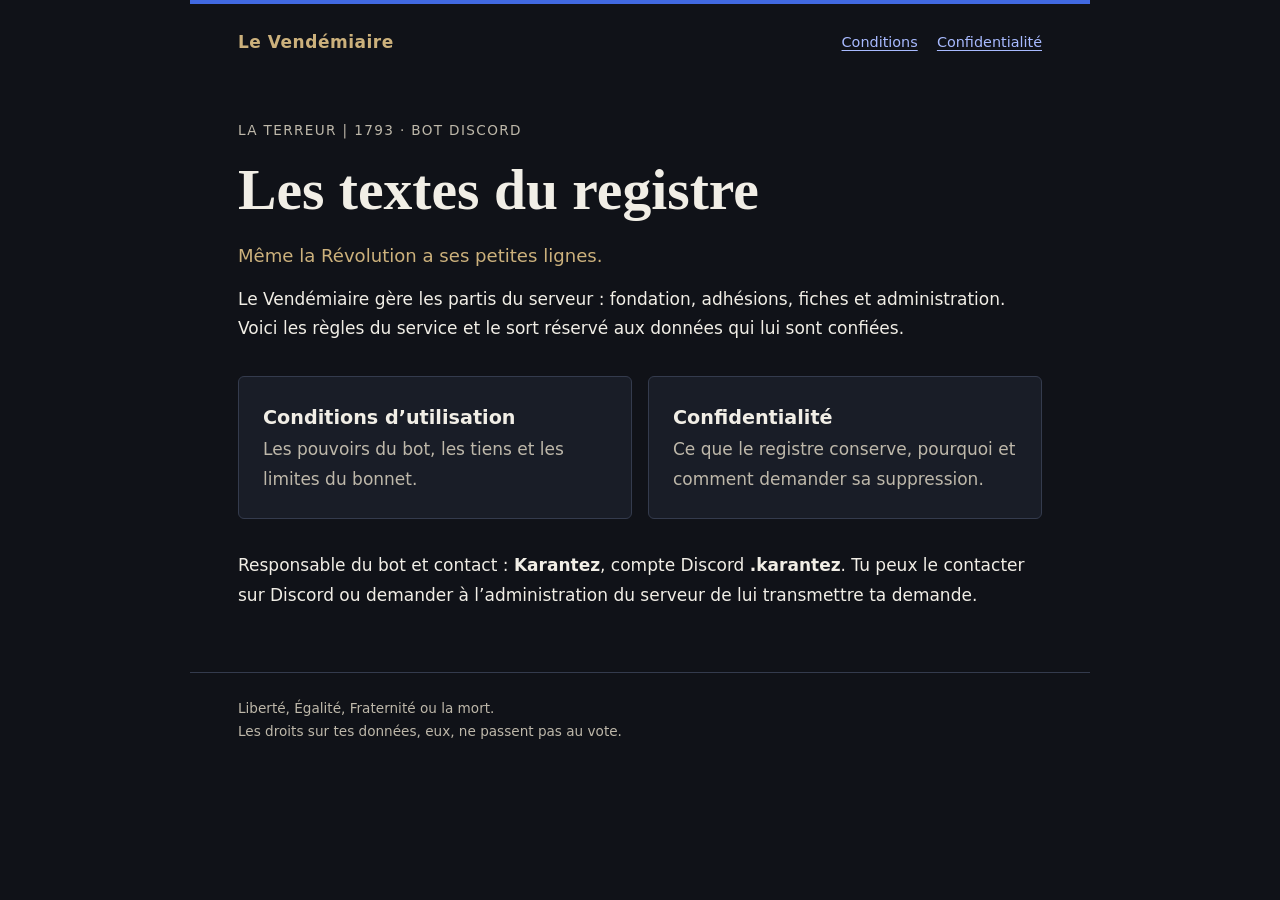
==== index.html @ 7f97061b "Publier les pages Conditions et Confidentialité du Vendémiaire Pages statiques en français avec cont" ====
<!doctype html>
<html lang="fr"><head><meta charset="utf-8"><meta name="viewport" content="width=device-width,initial-scale=1"><meta name="description" content="Conditions d’utilisation et politique de confidentialité du bot Discord Le Vendémiaire."><title>Les textes du registre — Le Vendémiaire</title><link rel="stylesheet" href="style.css"></head>
<body><a class="skip" href="#contenu">Aller au contenu</a><header><a class="brand" href="index.html">Le Vendémiaire</a><nav aria-label="Documents"><a href="terms.html">Conditions</a><a href="privacy.html">Confidentialité</a></nav></header>
<main id="contenu"><p class="eyebrow">La Terreur | 1793 · Bot Discord</p><h1>Les textes du registre</h1><p class="lead">Même la Révolution a ses petites lignes.</p><p>Le Vendémiaire gère les partis du serveur : fondation, adhésions, fiches et administration. Voici les règles du service et le sort réservé aux données qui lui sont confiées.</p>
<div class="cards"><a class="card" href="terms.html"><strong>Conditions d’utilisation</strong><span>Les pouvoirs du bot, les tiens et les limites du bonnet.</span></a><a class="card" href="privacy.html"><strong>Confidentialité</strong><span>Ce que le registre conserve, pourquoi et comment demander sa suppression.</span></a></div>
<p class="contact">Responsable du bot et contact : <strong>Karantez</strong>, compte Discord <strong>.karantez</strong>. Tu peux le contacter sur Discord ou demander à l’administration du serveur de lui transmettre ta demande.</p></main>
<footer>Liberté, Égalité, Fraternité ou la mort.<br>Les droits sur tes données, eux, ne passent pas au vote.</footer></body></html>
---- style.css ----
:root{color-scheme:dark;--bg:#101218;--paper:#191d27;--ink:#f1eee6;--muted:#beb8aa;--gold:#ccb17c;--blue:#4169e1;--line:#343b4d}
*{box-sizing:border-box}body{margin:0;background:var(--bg);color:var(--ink);font:17px/1.75 system-ui,-apple-system,"Segoe UI",sans-serif}a{color:#a8baff;text-underline-offset:.2em}a:hover{color:#fff}a:focus-visible{outline:3px solid var(--gold);outline-offset:5px}.skip{position:absolute;left:1rem;top:-5rem}.skip:focus{top:1rem;background:var(--bg);padding:.5rem}header,main,footer{max-width:900px;margin:auto;padding:1.5rem clamp(1.1rem,5vw,3rem)}header{border-top:4px solid var(--blue);display:flex;align-items:center;justify-content:space-between;gap:1rem;flex-wrap:wrap}.brand{color:var(--gold);font-weight:750;letter-spacing:.03em;text-decoration:none}nav{display:flex;gap:1.2rem;flex-wrap:wrap;font-size:.9rem}nav a[aria-current=page]{color:var(--ink);text-decoration-thickness:2px}main{padding-bottom:3rem}h1,h2{font-family:Georgia,"Times New Roman",serif;line-height:1.2}h1{font-size:clamp(2.1rem,6vw,3.6rem);margin:.7rem 0 1rem}h2{font-size:1.5rem;margin:2.6rem 0 .8rem;color:var(--gold)}p{margin:.8rem 0}.eyebrow,.date{color:var(--muted);font-size:.85rem}.eyebrow{letter-spacing:.1em;text-transform:uppercase}.lead{font-size:1.13rem;color:var(--gold)}.notice{background:var(--paper);border-left:3px solid var(--blue);padding:.9rem 1.2rem;margin:1.5rem 0}ul{padding-left:1.3rem}li{margin:.45rem 0}strong{font-weight:700}.contact{overflow-wrap:anywhere}footer{border-top:1px solid var(--line);font-size:.85rem;color:var(--muted);padding-bottom:2rem}.cards{display:grid;grid-template-columns:repeat(auto-fit,minmax(240px,1fr));gap:1rem;margin:2rem 0}.card{display:block;padding:1.5rem;background:var(--paper);border:1px solid var(--line);border-radius:6px;text-decoration:none}.card strong{display:block;color:var(--ink);font-size:1.2rem}.card span{color:var(--muted)}@media print{body{background:#fff;color:#111;font-size:11pt}header,main,footer{max-width:none;padding:1rem}h2,.lead,.brand,a{color:#111}.notice,.card{background:#fff;border-color:#555}.eyebrow,.date,footer{color:#444}}
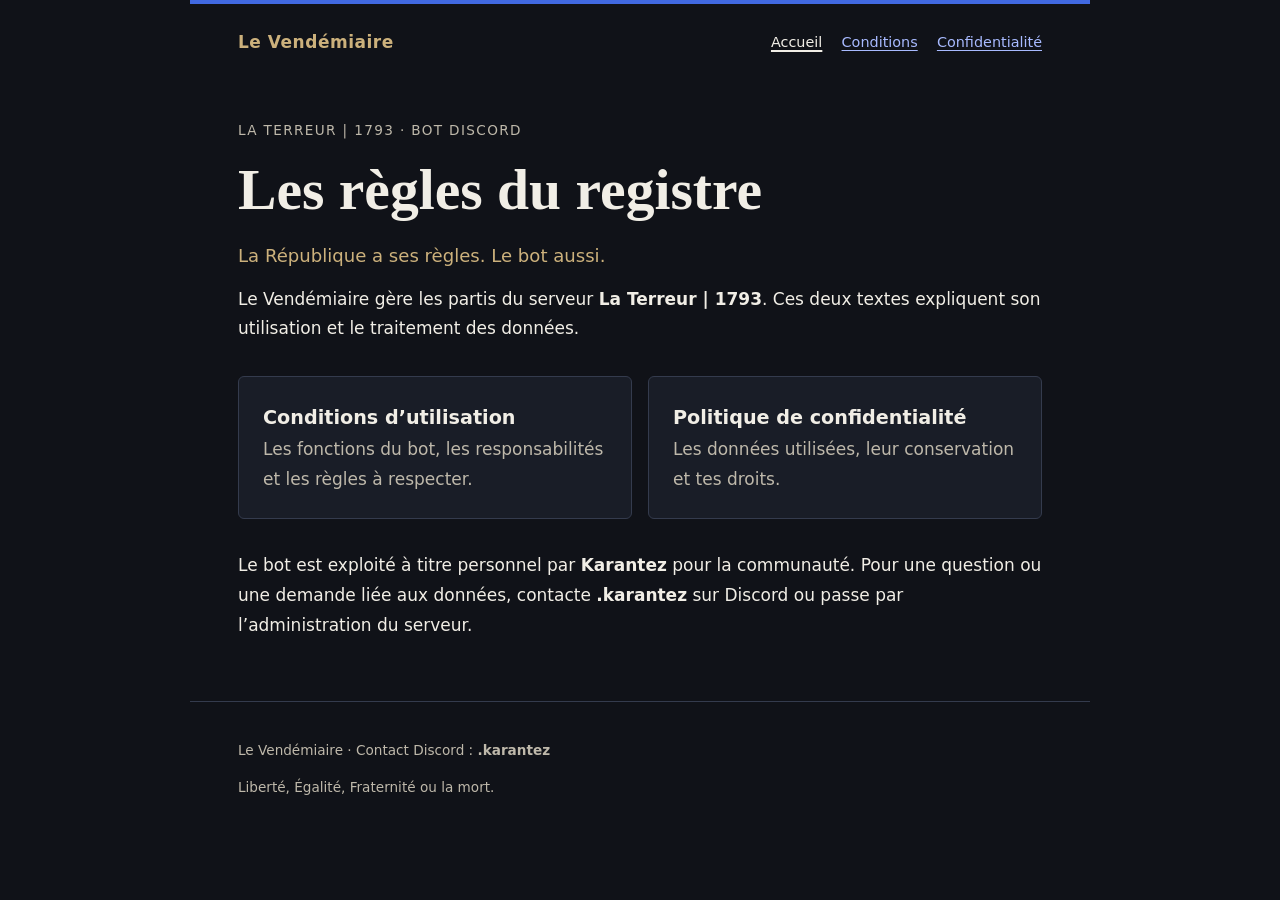
==== commit 383f4690: "Clarifier la page d’accueil" ====
--- a/index.html
+++ b/index.html
@@ -1,7 +1,38 @@
 <!doctype html>
-<html lang="fr"><head><meta charset="utf-8"><meta name="viewport" content="width=device-width,initial-scale=1"><meta name="description" content="Conditions d’utilisation et politique de confidentialité du bot Discord Le Vendémiaire."><title>Les textes du registre — Le Vendémiaire</title><link rel="stylesheet" href="style.css"></head>
-<body><a class="skip" href="#contenu">Aller au contenu</a><header><a class="brand" href="index.html">Le Vendémiaire</a><nav aria-label="Documents"><a href="terms.html">Conditions</a><a href="privacy.html">Confidentialité</a></nav></header>
-<main id="contenu"><p class="eyebrow">La Terreur | 1793 · Bot Discord</p><h1>Les textes du registre</h1><p class="lead">Même la Révolution a ses petites lignes.</p><p>Le Vendémiaire gère les partis du serveur : fondation, adhésions, fiches et administration. Voici les règles du service et le sort réservé aux données qui lui sont confiées.</p>
-<div class="cards"><a class="card" href="terms.html"><strong>Conditions d’utilisation</strong><span>Les pouvoirs du bot, les tiens et les limites du bonnet.</span></a><a class="card" href="privacy.html"><strong>Confidentialité</strong><span>Ce que le registre conserve, pourquoi et comment demander sa suppression.</span></a></div>
-<p class="contact">Responsable du bot et contact : <strong>Karantez</strong>, compte Discord <strong>.karantez</strong>. Tu peux le contacter sur Discord ou demander à l’administration du serveur de lui transmettre ta demande.</p></main>
-<footer>Liberté, Égalité, Fraternité ou la mort.<br>Les droits sur tes données, eux, ne passent pas au vote.</footer></body></html>
+<html lang="fr">
+<head>
+  <meta charset="utf-8">
+  <meta name="viewport" content="width=device-width, initial-scale=1">
+  <meta name="description" content="Les règles du registre du bot Discord Le Vendémiaire.">
+  <title>Les règles du registre — Le Vendémiaire</title>
+  <link rel="stylesheet" href="style.css">
+</head>
+<body>
+  <a class="skip" href="#contenu">Aller au contenu</a>
+  <header>
+    <a class="brand" href="index.html">Le Vendémiaire</a>
+    <nav aria-label="Navigation">
+      <a href="index.html" aria-current="page">Accueil</a>
+      <a href="terms.html">Conditions</a>
+      <a href="privacy.html">Confidentialité</a>
+    </nav>
+  </header>
+  <main id="contenu">
+    <p class="eyebrow">La Terreur | 1793 · Bot Discord</p>
+    <h1>Les règles du registre</h1>
+    <p class="lead">La République a ses règles. Le bot aussi.</p>
+
+    <p>Le Vendémiaire gère les partis du serveur <strong>La Terreur | 1793</strong>. Ces deux textes expliquent son utilisation et le traitement des données.</p>
+    <div class="cards">
+      <a class="card" href="terms.html"><strong>Conditions d’utilisation</strong><span>Les fonctions du bot, les responsabilités et les règles à respecter.</span></a>
+      <a class="card" href="privacy.html"><strong>Politique de confidentialité</strong><span>Les données utilisées, leur conservation et tes droits.</span></a>
+    </div>
+    <p>Le bot est exploité à titre personnel par <strong>Karantez</strong> pour la communauté. Pour une question ou une demande liée aux données, contacte <strong>.karantez</strong> sur Discord ou passe par l’administration du serveur.</p>
+
+  </main>
+  <footer>
+    <p>Le Vendémiaire · Contact Discord : <strong>.karantez</strong></p>
+    <p>Liberté, Égalité, Fraternité ou la mort.</p>
+  </footer>
+</body>
+</html>
